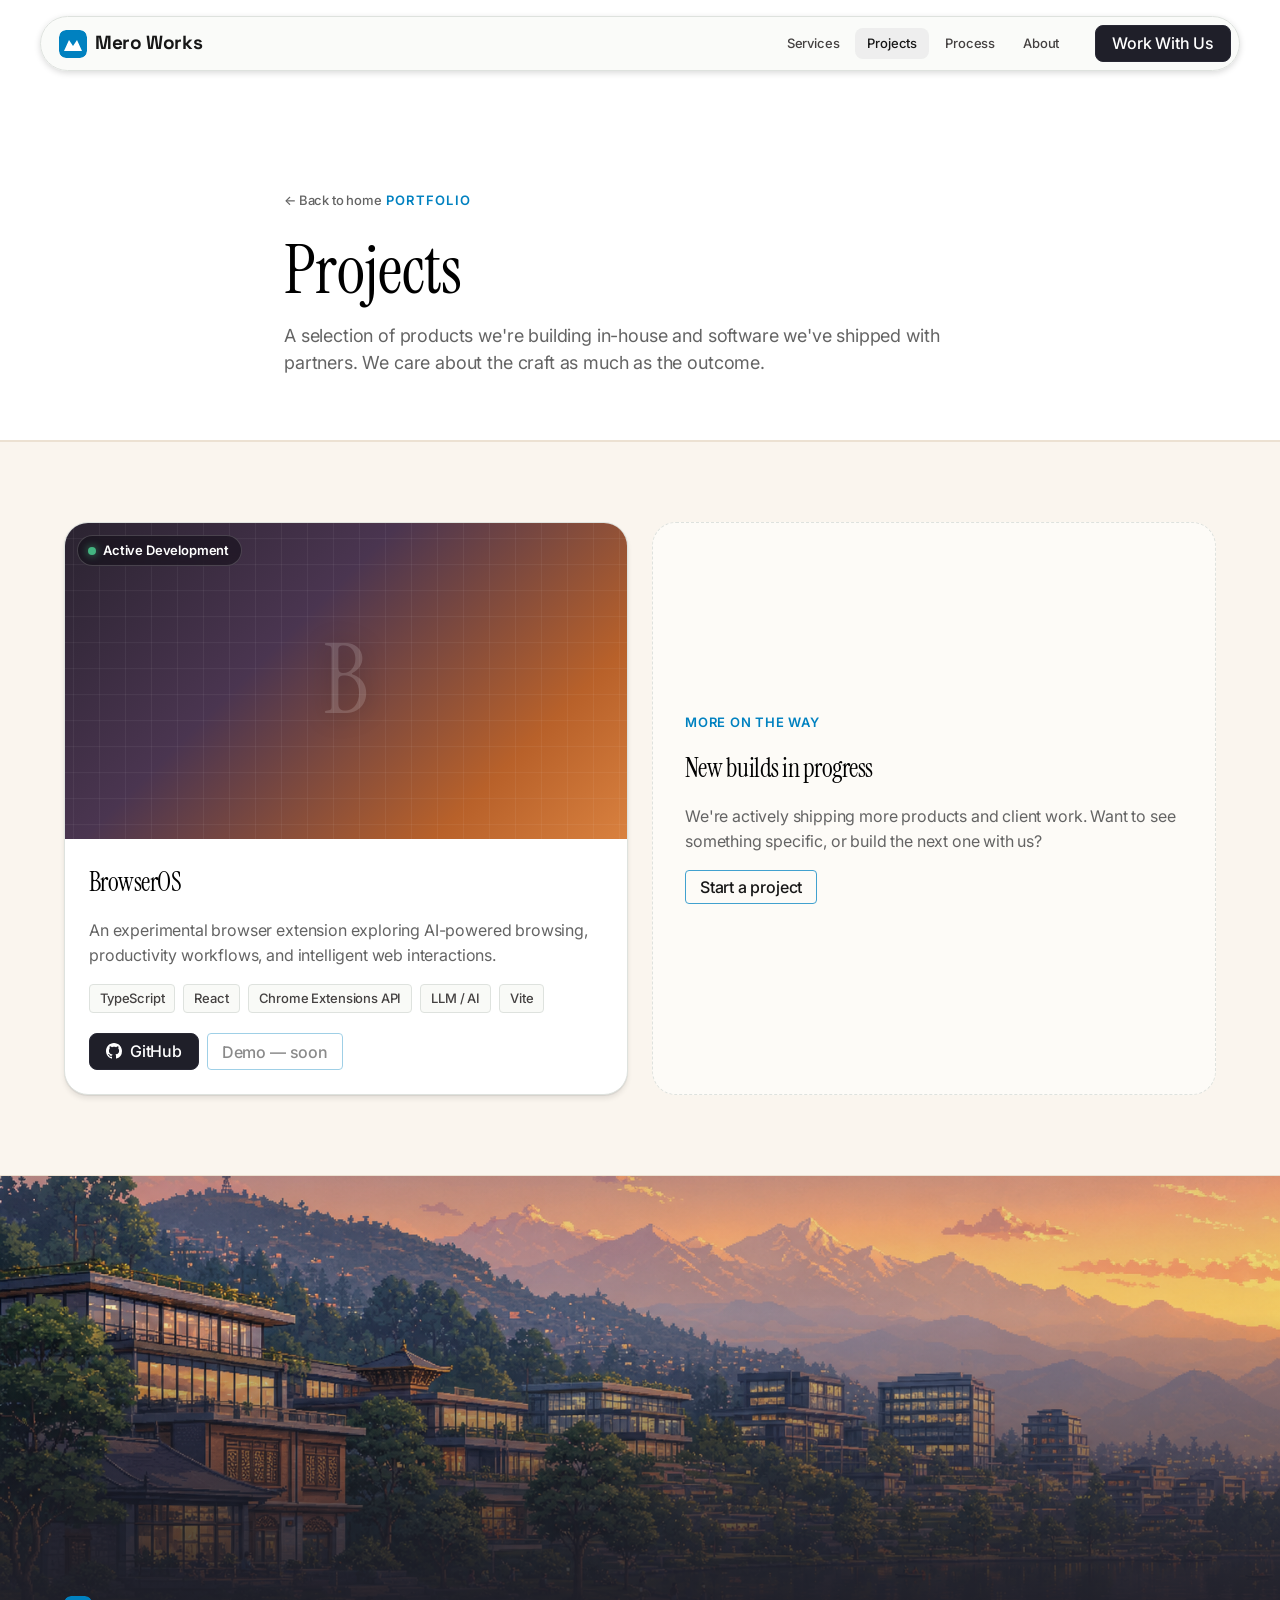
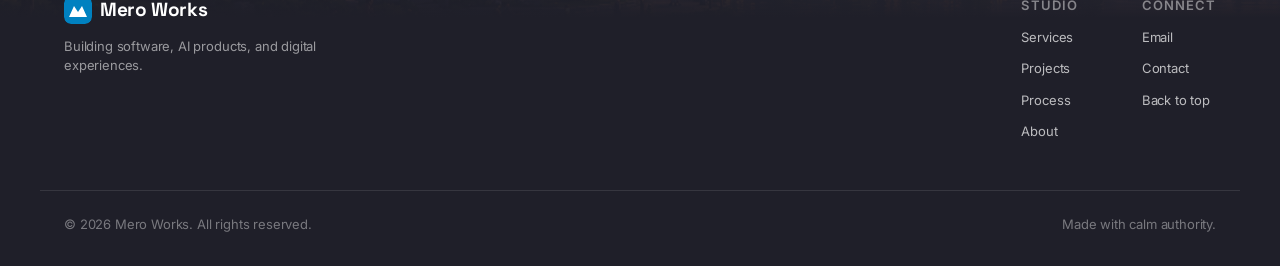
==== projects/index.html @ 2e41e26e "Initial Mero Works website" ====
<!DOCTYPE html>
<html lang="en">
<head>
  <meta charset="UTF-8" />
  <meta name="viewport" content="width=device-width, initial-scale=1.0" />
  <title>Projects — Mero Works</title>
  <meta name="description" content="Selected work from Mero Works — products and client builds, from AI experiments to production software." />
  <link rel="icon" type="image/svg+xml" href="../assets/favicon.svg" />

  <link rel="preconnect" href="https://fonts.googleapis.com" />
  <link rel="preconnect" href="https://fonts.gstatic.com" crossorigin />
  <link href="https://fonts.googleapis.com/css2?family=Inter:wght@400;500;600;700&family=Instrument+Serif:ital@0;1&family=Space+Grotesk:wght@400;500;600;700&display=swap" rel="stylesheet" />

  <link rel="stylesheet" href="../styles.css" />
</head>
<body>
  <!-- ============ NAV ============ -->
  <header class="nav-wrap" id="top">
    <nav class="nav" aria-label="Primary">
      <a href="../index.html" class="nav__brand" aria-label="Mero Works home">
        <svg class="logo-mark" viewBox="0 0 28 28" fill="none" aria-hidden="true">
          <rect width="28" height="28" rx="7" fill="#0081c0"/>
          <path d="M5 21 L10 10 L14 16 L18 10 L23 21 Z" fill="#fff"/>
        </svg>
        <span class="nav__brand-name">Mero Works</span>
      </a>

      <ul class="nav__links">
        <li><a href="../index.html#services" class="nav__link">Services</a></li>
        <li><a href="index.html" class="nav__link nav__link--active" aria-current="page">Projects</a></li>
        <li><a href="../index.html#process" class="nav__link">Process</a></li>
        <li><a href="../index.html#about" class="nav__link">About</a></li>
      </ul>

      <div class="nav__actions">
        <a href="../index.html#contact" class="btn btn--dark">Work With Us</a>
      </div>

      <button class="nav__toggle" id="navToggle" aria-label="Toggle menu" aria-expanded="false">
        <span></span><span></span>
      </button>
    </nav>

    <div class="nav__mobile" id="navMobile" hidden>
      <a href="../index.html#services" class="nav__mobile-link">Services</a>
      <a href="index.html" class="nav__mobile-link">Projects</a>
      <a href="../index.html#process" class="nav__mobile-link">Process</a>
      <a href="../index.html#about" class="nav__mobile-link">About</a>
      <a href="../index.html#contact" class="btn btn--dark nav__mobile-cta">Work With Us</a>
    </div>
  </header>

  <main>
    <!-- ============ PAGE HEADER ============ -->
    <section class="page-header">
      <div class="container page-header__inner">
        <a href="../index.html" class="page-header__back">&larr; Back to home</a>
        <span class="eyebrow">Portfolio</span>
        <h1 class="page-header__title">Projects</h1>
        <p class="page-header__lead">A selection of products we're building in-house and software we've shipped with partners. We care about the craft as much as the outcome.</p>
      </div>
    </section>

    <!-- ============ PROJECTS GRID ============ -->
    <section class="section section--alt">
      <div class="container">
        <!-- Cards are rendered from projects-data.js so counts stay in sync. -->
        <div class="projects-grid" id="projectsGrid" data-base="../"></div>
      </div>
    </section>
  </main>

  <!-- ============ FOOTER ============ -->
  <footer class="footer">
    <div class="footer__art" aria-hidden="true">
      <div class="footer__art-img"></div>
      <div class="footer__art-fade"></div>
    </div>
    <div class="container footer__inner">
      <div class="footer__brand">
        <span class="footer__brand-row">
          <svg class="logo-mark" viewBox="0 0 28 28" fill="none" aria-hidden="true">
            <rect width="28" height="28" rx="7" fill="#0081c0"/>
            <path d="M5 21 L10 10 L14 16 L18 10 L23 21 Z" fill="#fff"/>
          </svg>
          <span class="footer__name">Mero Works</span>
        </span>
        <p class="footer__tag">Building software, AI products, and digital experiences.</p>
      </div>
      <nav class="footer__cols" aria-label="Footer">
        <div class="footer__col">
          <span class="footer__heading">Studio</span>
          <a href="../index.html#services">Services</a>
          <a href="index.html">Projects</a>
          <a href="../index.html#process">Process</a>
          <a href="../index.html#about">About</a>
        </div>
        <div class="footer__col">
          <span class="footer__heading">Connect</span>
          <a href="mailto:merowworks@gmail.com">Email</a>
          <a href="../index.html#contact">Contact</a>
          <a href="#top">Back to top</a>
        </div>
      </nav>
    </div>
    <div class="container footer__bottom">
      <span>&copy; <span id="year"></span> Mero Works. All rights reserved.</span>
      <span>Made with calm authority.</span>
    </div>
  </footer>

  <script src="../projects-data.js"></script>
  <script src="../script.js"></script>
</body>
</html>
---- styles.css ----
/* =========================================================
   Mero Works — Architectural Night Sky
   Tokens taken directly from the provided design system.
   Display headings use an elegant editorial serif (Instrument
   Serif); the wordmark uses bold Space Grotesk; body is Inter.
   ========================================================= */

:root {
  /* Colors */
  --color-night-sky: #1f1f29;
  --color-cofounder-blue: #0081c0;
  --color-action-azure: #41a1cf;
  --color-pitch-black: #000000;
  --color-canvas-white: #ffffff;
  --color-off-white: #fefffc;
  --color-ash-gray: #f9faf7;
  --color-cool-gray: #eef1ed;
  --color-steel-gray: #dee2de;
  --color-dark-charcoal: #171717;
  --color-charcoal: #2c2c2c;
  --color-rich-black: #282834;
  --color-slate-gray: #444141;
  --color-medium-gray: #646464;
  --color-light-gray: #b4b8b4;

  /* Typography — Font Families
     Display now uses Space Grotesk — a contemporary display face with a
     subtle retro/technical character (Linear / Vercel / GIC territory),
     replacing the heavily pixelated font. */
  /* Display — an elegant editorial serif (GIC / Anthropic territory). */
  --font-ppmondwest: 'Instrument Serif', ui-serif, Georgia, 'Times New Roman', serif;
  --font-af: 'Inter', ui-sans-serif, system-ui, -apple-system, BlinkMacSystemFont, "Segoe UI", Roboto, sans-serif;
  /* Bold grotesque used for the wordmark / logo lockup. */
  --font-grotesk: 'Space Grotesk', ui-sans-serif, system-ui, -apple-system, BlinkMacSystemFont, "Segoe UI", Roboto, sans-serif;

  /* Typography — Scale */
  --text-caption: 13px;
  --leading-caption: 1.5;
  --tracking-caption: -0.13px;
  --text-button-label: 16px;
  --leading-button-label: 1;
  --tracking-button-label: -0.19px;
  --text-subheading: 18px;
  --leading-subheading: 1.2;
  --tracking-subheading: -0.18px;
  --text-heading: 40px;
  --leading-heading: 1.1;
  --tracking-heading: -0.8px;
  --text-heading-lg: 48px;
  --leading-heading-lg: 1.1;
  --tracking-heading-lg: -0.96px;
  --text-display: 54px;
  --leading-display: 1.1;
  --tracking-display: -1.08px;

  /* Typography — Weights */
  --font-weight-regular: 400;
  --font-weight-medium: 500;
  --font-weight-semibold: 600;
  --font-weight-bold: 700;

  /* Spacing */
  --spacing-unit: 4px;
  --spacing-4: 4px;
  --spacing-8: 8px;
  --spacing-12: 12px;
  --spacing-16: 16px;
  --spacing-20: 20px;
  --spacing-24: 24px;
  --spacing-32: 32px;
  --spacing-40: 40px;
  --spacing-48: 48px;
  --spacing-64: 64px;
  --spacing-80: 80px;

  /* Layout */
  --section-gap: 32px;
  --card-padding: 16px;
  --element-gap: 8px;
  --container-max: 1200px;

  /* Border Radius */
  --radius-md: 4px;
  --radius-lg: 8px;
  --radius-xl: 12px;
  --radius-2xl: 16px;
  --radius-3xl: 24px;
  --radius-full: 50.496px;

  /* Shadows */
  --shadow-sm: rgba(0, 0, 0, 0.15) 0px 2px 6px 0px;
  --shadow-subtle: rgb(222, 226, 222) 0px 0px 0px 1px;
  --shadow-subtle-2: rgba(0, 0, 0, 0.08) 0px 1px 1px 0px, rgba(0, 0, 0, 0.08) 0px 4px 5px 0px;
  --shadow-subtle-3: rgba(0, 0, 0, 0.06) 0px 2px 2px 0px, rgba(0, 0, 0, 0) 0px 6px 6px 0px, rgba(0, 0, 0, 0.04) 0px 0px 0px 5px;
  --shadow-sm-2: rgba(0, 0, 0, 0.05) 0px 1px 8px 0px;

  /* Supplementary — warm cohesion with the sunset artwork.
     (Additive only; original tokens above are untouched.) */
  --color-sunset: #d9813f;
  --color-sunset-deep: #b8612a;
  --bg-warm: #faf5ee;
  --bg-warm-soft: #fdfbf7;
  --border-warm: #ece1d2;
}

/* ----------------------------- Reset ----------------------------- */
*, *::before, *::after { box-sizing: border-box; }
html { scroll-behavior: smooth; -webkit-text-size-adjust: 100%; }
body {
  margin: 0;
  font-family: var(--font-af);
  font-size: var(--text-button-label);
  line-height: var(--leading-caption);
  letter-spacing: -0.01em;
  color: var(--color-dark-charcoal);
  background: var(--color-canvas-white);
  -webkit-font-smoothing: antialiased;
  text-rendering: optimizeLegibility;
}
h1, h2, h3, p, ul, ol, figure, figcaption { margin: 0; }
ul, ol { padding: 0; list-style: none; }
a { color: inherit; text-decoration: none; }
img, svg { display: block; max-width: 100%; }
button { font-family: inherit; cursor: pointer; }
em { font-style: italic; color: var(--color-sunset-deep); }

.container {
  width: 100%;
  max-width: var(--container-max);
  margin: 0 auto;
  padding-inline: var(--spacing-24);
}

/* Headline helper */
.font-display {
  font-family: var(--font-ppmondwest);
  letter-spacing: -0.02em;
}

/* ----------------------------- Buttons ----------------------------- */
.btn {
  display: inline-flex;
  align-items: center;
  justify-content: center;
  gap: var(--spacing-8);
  font-size: var(--text-button-label);
  font-weight: var(--font-weight-medium);
  letter-spacing: var(--tracking-button-label);
  line-height: 1;
  border: 1px solid transparent;
  border-radius: var(--radius-md);
  transition: background-color .2s ease, border-color .2s ease, box-shadow .2s ease, color .2s ease;
  white-space: nowrap;
}

.btn--dark {
  background: var(--color-night-sky);
  color: var(--color-canvas-white);
  border-color: var(--color-rich-black);
  border-radius: var(--radius-lg);
  padding: 9px 16px 10px;
}
.btn--dark:hover { background: var(--color-rich-black); box-shadow: var(--shadow-sm); }

.btn--outline {
  background: transparent;
  color: var(--color-dark-charcoal);
  border-color: var(--color-action-azure);
  border-radius: var(--radius-md);
  padding: 8px 14px;
}
.btn--outline:hover { background: rgba(65,161,207,0.08); border-color: var(--color-cofounder-blue); }

.btn--light {
  background: var(--color-canvas-white);
  color: var(--color-night-sky);
  border-radius: var(--radius-lg);
  padding: 11px 18px;
  font-weight: var(--font-weight-semibold);
}
.btn--light:hover { background: var(--color-off-white); box-shadow: var(--shadow-sm); }

.btn--ghost-light {
  background: rgba(255,255,255,0.06);
  color: var(--color-canvas-white);
  border-color: rgba(255,255,255,0.25);
  border-radius: var(--radius-lg);
  padding: 11px 18px;
  backdrop-filter: blur(6px);
}
.btn--ghost-light:hover { border-color: var(--color-action-azure); background: rgba(255,255,255,0.12); }

.btn--lg { padding-block: 13px; }
.btn--block { width: 100%; }

/* ----------------------------- Eyebrow / labels ----------------------------- */
.eyebrow {
  display: inline-block;
  font-size: var(--text-caption);
  font-weight: var(--font-weight-semibold);
  letter-spacing: 0.1em;
  text-transform: uppercase;
  color: var(--color-cofounder-blue);
  margin-bottom: var(--spacing-16);
}
.eyebrow--light { color: rgba(255,255,255,0.9); }

.link-underline {
  font-size: var(--text-button-label);
  font-weight: var(--font-weight-medium);
  color: var(--color-cofounder-blue);
  border-bottom: 1px solid currentColor;
  padding-bottom: 2px;
  transition: opacity .2s ease;
}
.link-underline:hover { opacity: .7; }

/* ----------------------------- Nav ----------------------------- */
.nav-wrap { position: sticky; top: var(--spacing-16); z-index: 50; padding-inline: var(--spacing-16); }
.nav {
  max-width: var(--container-max);
  margin: 0 auto;
  display: flex;
  align-items: center;
  gap: var(--spacing-24);
  padding: 8px 8px 8px 18px;
  background: rgba(249,250,247,0.72);
  border: 1px solid var(--color-steel-gray);
  border-radius: var(--radius-full);
  box-shadow: var(--shadow-sm);
  backdrop-filter: blur(9px);
  -webkit-backdrop-filter: blur(9px);
}
.nav__brand { display: inline-flex; align-items: center; gap: var(--spacing-8); }
.logo-mark { width: 28px; height: 28px; display: block; flex: none; border-radius: 7px; }
.nav__brand-name { font-family: var(--font-grotesk); font-weight: var(--font-weight-bold); font-size: 19px; letter-spacing: -0.02em; color: var(--color-dark-charcoal); }
.nav__links { display: flex; align-items: center; gap: var(--spacing-4); margin-left: auto; }
.nav__link {
  display: inline-block;
  padding: 6px 12px;
  font-size: var(--text-caption);
  font-weight: var(--font-weight-medium);
  color: var(--color-slate-gray);
  border-radius: var(--radius-lg);
  transition: background-color .2s ease, color .2s ease;
}
.nav__link:hover { background: rgba(40,40,52,0.06); color: var(--color-dark-charcoal); }
.nav__actions { display: flex; align-items: center; }
.nav__toggle { display: none; flex-direction: column; gap: 4px; background: transparent; border: 0; padding: 8px; }
.nav__toggle span { width: 20px; height: 2px; background: var(--color-dark-charcoal); border-radius: 2px; }
.nav__mobile {
  display: none; flex-direction: column; gap: var(--spacing-4);
  max-width: var(--container-max); margin: var(--spacing-8) auto 0;
  padding: var(--spacing-12);
  background: rgba(249,250,247,0.95);
  border: 1px solid var(--color-steel-gray);
  border-radius: var(--radius-2xl);
  box-shadow: var(--shadow-sm);
  backdrop-filter: blur(9px);
}
.nav__mobile-link { padding: 10px 12px; border-radius: var(--radius-lg); color: var(--color-slate-gray); font-weight: 500; }
.nav__mobile-link:hover { background: rgba(40,40,52,0.06); color: var(--color-dark-charcoal); }
.nav__mobile-cta { margin-top: var(--spacing-4); }
.nav__mobile.is-open { display: flex; }

/* ----------------------------- Hero ----------------------------- */
.hero {
  position: relative;
  margin-top: calc(-1 * (var(--spacing-16) + 58px));
  min-height: 100vh;
  display: flex;
  flex-direction: column;
  justify-content: center;
  padding: 180px var(--spacing-24) 220px;
  background: var(--color-night-sky);
  overflow: hidden;
  isolation: isolate;
}
.hero__sky { position: absolute; inset: 0; z-index: -1; overflow: hidden; }
.hero__art {
  position: absolute; inset: 0;
  background-image: url("assets/hero.png");
  background-size: cover;
  background-position: center 30%;
  image-rendering: auto;
  transform: scale(1.04);
}
/* Readability overlay — keeps the artwork visible while ensuring the
   white headline stays sharp and high-contrast. */
.hero__overlay {
  position: absolute; inset: 0;
  background:
    radial-gradient(120% 90% at 50% 42%, rgba(15,12,20,0.18), rgba(15,12,20,0.55) 80%),
    linear-gradient(180deg, rgba(15,12,20,0.45) 0%, rgba(15,12,20,0.20) 38%, rgba(20,16,25,0.78) 100%);
}

.hero__inner { position: relative; max-width: 880px; margin: 0 auto; text-align: center; }
.hero__eyebrow {
  display: inline-block;
  font-size: var(--text-caption);
  font-weight: var(--font-weight-medium);
  letter-spacing: 0.16em;
  text-transform: uppercase;
  color: var(--color-action-azure);
  padding: 6px 14px;
  border: 1px solid rgba(65,161,207,0.35);
  border-radius: var(--radius-full);
  background: rgba(255,255,255,0.04);
  margin-bottom: var(--spacing-24);
}
.hero__title {
  font-family: var(--font-ppmondwest);
  font-weight: var(--font-weight-regular);
  font-size: clamp(44px, 7vw, 78px);
  line-height: 1.06;
  letter-spacing: -0.01em;
  color: var(--color-canvas-white);
  margin-bottom: var(--spacing-24);
  text-shadow: 0 2px 24px rgba(0,0,0,0.55);
}
.hero__sub {
  font-size: var(--text-subheading);
  font-weight: var(--font-weight-regular);
  line-height: 1.5;
  color: rgba(255,255,255,0.72);
  max-width: 560px;
  margin: 0 auto var(--spacing-32);
}
.hero__cta { display: flex; flex-wrap: wrap; gap: var(--spacing-12); justify-content: center; margin-bottom: var(--spacing-64); }
.hero__cards { display: grid; grid-template-columns: repeat(3, 1fr); gap: var(--spacing-12); max-width: 620px; margin: 0 auto; }
.hero-card {
  display: flex; flex-direction: column; gap: var(--spacing-4);
  padding: var(--card-padding);
  background: rgba(222,226,222,0.16);
  border: 1px solid rgba(255,255,255,0.08);
  border-radius: var(--radius-3xl);
  text-align: left;
  backdrop-filter: blur(4px);
}
.hero-card__num { font-family: var(--font-ppmondwest); font-weight: var(--font-weight-regular); font-size: 38px; line-height: 1; letter-spacing: -0.01em; color: var(--color-canvas-white); }
.hero-card__label { font-size: var(--text-caption); color: rgba(255,255,255,0.6); }

.hero__scroll {
  position: absolute; bottom: 40px; left: 50%; transform: translateX(-50%);
  display: flex; flex-direction: column; align-items: center; gap: 8px;
  font-size: 11px; letter-spacing: 0.2em; text-transform: uppercase; color: rgba(255,255,255,0.4);
}
.hero__scroll-line { width: 1px; height: 40px; background: linear-gradient(rgba(255,255,255,0.5), transparent); }

/* ----------------------------- Vision (editorial) ----------------------------- */
.vision {
  padding-block: var(--spacing-80);
  background: radial-gradient(85% 70% at 50% -10%, rgba(217,129,63,0.07), transparent 60%), var(--color-canvas-white);
  text-align: center;
}
.vision .container { max-width: 920px; }
.vision__lead {
  font-family: var(--font-af);
  font-size: clamp(24px, 3.2vw, 34px);
  font-weight: var(--font-weight-medium);
  line-height: 1.4;
  letter-spacing: -0.02em;
  color: var(--color-dark-charcoal);
  margin-bottom: var(--spacing-32);
}

/* ----------------------------- Sections ----------------------------- */
.section { padding-block: var(--spacing-80); background: var(--color-canvas-white); }
.section--alt { background: var(--bg-warm); border-block: 1px solid var(--border-warm); }
.section__head { max-width: 720px; margin: 0 auto var(--spacing-48); text-align: center; }
.section__head--left { margin-inline: 0; text-align: left; }
.section__title {
  font-family: var(--font-ppmondwest);
  font-weight: var(--font-weight-medium);
  font-size: clamp(30px, 4.5vw, var(--text-heading));
  line-height: var(--leading-heading);
  letter-spacing: var(--tracking-heading);
  color: var(--color-pitch-black);
}
.section__lead { margin-top: var(--spacing-16); font-size: var(--text-subheading); line-height: 1.5; color: var(--color-medium-gray); }

/* ----------------------------- Services (editorial list) ----------------------------- */
.services {
  display: grid;
  grid-template-columns: repeat(2, 1fr);
  gap: 0;
  border-top: 1px solid var(--color-steel-gray);
}
.service {
  display: flex;
  gap: var(--spacing-20);
  padding: var(--spacing-32) var(--spacing-24);
  border-bottom: 1px solid var(--color-steel-gray);
  transition: background-color .2s ease;
}
.service:nth-child(odd) { border-right: 1px solid var(--color-steel-gray); }
.service:hover { background: rgba(217,129,63,0.06); }
.service__index {
  font-family: var(--font-ppmondwest);
  font-size: 20px;
  color: var(--color-action-azure);
  line-height: 1.3;
  min-width: 28px;
}
.service__title { font-size: var(--text-subheading); font-weight: var(--font-weight-semibold); letter-spacing: var(--tracking-subheading); color: var(--color-charcoal); margin-bottom: var(--spacing-8); }
.service__body { font-size: var(--text-button-label); line-height: 1.5; color: var(--color-medium-gray); }
.service--note { background: var(--color-ash-gray); }
.service--note .service__text { display: flex; flex-direction: column; gap: var(--spacing-16); align-items: flex-start; }
.service__note { font-size: var(--text-subheading); color: var(--color-slate-gray); line-height: 1.4; }

/* ----------------------------- Figure (projects) ----------------------------- */
.figure { max-width: 760px; margin: 0 auto; }
.figure__frame {
  padding: var(--spacing-12);
  background: var(--color-off-white);
  border: 1px solid var(--color-steel-gray);
  border-radius: var(--radius-3xl);
  box-shadow: var(--shadow-subtle-2);
}
.figure__cap { margin-top: var(--spacing-16); text-align: center; font-size: var(--text-caption); color: var(--color-medium-gray); font-style: italic; }
.empty-state {
  text-align: center;
  padding: var(--spacing-64) var(--spacing-32);
  background: var(--color-canvas-white);
  border: 1px dashed var(--color-steel-gray);
  border-radius: var(--radius-2xl);
}
.empty-state__badge {
  display: inline-block;
  font-size: var(--text-caption);
  font-weight: var(--font-weight-semibold);
  letter-spacing: 0.08em;
  text-transform: uppercase;
  color: var(--color-cofounder-blue);
  background: rgba(0,129,192,0.08);
  border: 1px solid rgba(0,129,192,0.2);
  border-radius: var(--radius-full);
  padding: 6px 14px;
  margin-bottom: var(--spacing-20);
}
.empty-state__title { font-family: var(--font-ppmondwest); font-weight: var(--font-weight-medium); font-size: 30px; letter-spacing: -0.02em; color: var(--color-pitch-black); margin-bottom: var(--spacing-12); }
.empty-state__body { color: var(--color-medium-gray); line-height: 1.5; margin-bottom: var(--spacing-24); max-width: 460px; margin-inline: auto; }

/* ----------------------------- Process ----------------------------- */
.process { display: grid; grid-template-columns: repeat(5, 1fr); gap: var(--spacing-16); }
.process__step {
  position: relative;
  padding: var(--spacing-24);
  background: var(--color-off-white);
  border: 1px solid var(--color-cool-gray);
  border-radius: var(--radius-xl);
  box-shadow: var(--shadow-subtle-2);
}
.process__num { font-family: var(--font-ppmondwest); font-weight: var(--font-weight-regular); font-size: 30px; color: var(--color-action-azure); letter-spacing: -0.01em; }
.process__title { margin-top: var(--spacing-12); font-size: var(--text-subheading); font-weight: var(--font-weight-semibold); color: var(--color-charcoal); }
.process__body { margin-top: var(--spacing-8); font-size: var(--text-caption); line-height: 1.5; color: var(--color-medium-gray); }

/* ----------------------------- About ----------------------------- */
.about { display: grid; grid-template-columns: 1.1fr 0.9fr; gap: var(--spacing-48); align-items: center; }
.about__body { font-size: var(--text-subheading); line-height: 1.6; color: var(--color-dark-charcoal); margin-top: var(--spacing-16); }
.about__body--muted { color: var(--color-medium-gray); font-size: var(--text-button-label); }
.about__chips { display: flex; flex-wrap: wrap; gap: var(--spacing-8); margin-top: var(--spacing-24); }
.chip { font-size: var(--text-caption); font-weight: var(--font-weight-medium); color: var(--color-slate-gray); background: var(--color-ash-gray); border: 1px solid var(--color-steel-gray); border-radius: var(--radius-full); padding: 6px 14px; }
.about__panel {
  position: relative;
  border-radius: var(--radius-3xl);
  background: var(--color-night-sky);
  box-shadow: var(--shadow-subtle-3);
  overflow: hidden;
  border: 1px solid var(--color-steel-gray);
}
.about__panel-img {
  aspect-ratio: 4 / 3;
  background-image: url("assets/about.png");
  background-size: cover;
  background-position: center;
}
.about__panel-cap {
  position: absolute; left: 0; right: 0; bottom: 0;
  padding: var(--spacing-24) var(--spacing-16) var(--spacing-12);
  font-size: var(--text-caption);
  font-weight: var(--font-weight-medium);
  color: rgba(255,255,255,0.9);
  background: linear-gradient(180deg, rgba(20,16,25,0) 0%, rgba(20,16,25,0.6) 100%);
}

/* ----------------------------- Contact / Featured card ----------------------------- */
.feature-card {
  position: relative;
  display: grid;
  grid-template-columns: 1fr 1fr;
  gap: var(--spacing-64);
  align-items: center;
  background: var(--color-cofounder-blue);
  border-radius: var(--radius-3xl);
  box-shadow: var(--shadow-subtle-3);
  padding: var(--spacing-64) var(--spacing-48);
  color: var(--color-canvas-white);
  overflow: hidden;
}
.feature-card__grid {
  position: absolute; inset: 0; pointer-events: none; opacity: 0.5;
  background-image: linear-gradient(rgba(255,255,255,0.08) 1px, transparent 1px), linear-gradient(90deg, rgba(255,255,255,0.08) 1px, transparent 1px);
  background-size: 32px 32px;
  mask-image: radial-gradient(120% 100% at 0% 0%, #000, transparent 70%);
  -webkit-mask-image: radial-gradient(120% 100% at 0% 0%, #000, transparent 70%);
}
.feature-card__intro, .contact-form { position: relative; }
.feature-card__title {
  font-family: var(--font-ppmondwest);
  font-weight: var(--font-weight-medium);
  font-size: clamp(30px, 4vw, var(--text-heading-lg));
  line-height: 1.05;
  letter-spacing: var(--tracking-heading-lg);
  margin-bottom: var(--spacing-16);
}
.feature-card__sub { font-size: var(--text-subheading); line-height: 1.5; color: rgba(255,255,255,0.85); margin-bottom: var(--spacing-20); }
.feature-card__email { display: inline-block; font-weight: var(--font-weight-semibold); border-bottom: 1px solid rgba(255,255,255,0.5); padding-bottom: 2px; }
.feature-card__email:hover { border-color: var(--color-canvas-white); }

.mock-note {
  display: flex; gap: var(--spacing-12);
  margin-top: var(--spacing-32);
  padding: var(--spacing-12) var(--spacing-16);
  background: rgba(255,255,255,0.12);
  border: 1px solid rgba(255,255,255,0.2);
  border-radius: var(--radius-2xl);
  backdrop-filter: blur(6px);
  max-width: 340px;
}
.mock-note__icon {
  flex: none; width: 36px; height: 36px;
  display: grid; place-items: center;
  background: var(--color-canvas-white); color: var(--color-cofounder-blue);
  font-family: var(--font-grotesk); font-weight: var(--font-weight-bold); font-size: 17px;
  border-radius: var(--radius-lg);
}
.mock-note__body { display: grid; grid-template-columns: 1fr auto; gap: 2px 8px; }
.mock-note__title { font-size: var(--text-caption); font-weight: var(--font-weight-semibold); color: #fff; }
.mock-note__time { font-size: 11px; color: rgba(255,255,255,0.6); }
.mock-note__text { grid-column: 1 / -1; font-size: var(--text-caption); color: rgba(255,255,255,0.85); line-height: 1.4; }

.contact-form { display: flex; flex-direction: column; gap: var(--spacing-12); }
.field { display: flex; flex-direction: column; gap: var(--spacing-8); }
.field__label { font-size: var(--text-caption); font-weight: var(--font-weight-semibold); color: var(--color-canvas-white); }
.input {
  width: 100%;
  font-family: inherit;
  font-size: var(--text-button-label);
  color: var(--color-dark-charcoal);
  background: var(--color-canvas-white);
  border: 1px solid transparent;
  border-radius: var(--radius-lg);
  padding: 11px 14px;
  box-shadow: var(--shadow-sm-2);
  transition: outline-color .2s ease;
  outline: 2px solid transparent;
}
.input::placeholder { color: var(--color-light-gray); }
.input:focus { outline-color: var(--color-night-sky); }
.input--area { resize: vertical; min-height: 96px; line-height: 1.5; }
.contact-form .btn--dark { background: var(--color-night-sky); }
.contact-form__status { font-size: var(--text-caption); min-height: 18px; color: #fff; }

/* ----------------------------- Footer ----------------------------- */
.footer {
  position: relative;
  background: var(--color-night-sky);
  color: rgba(255,255,255,0.7);
  padding-block: 420px var(--spacing-32);
  overflow: hidden;
  isolation: isolate;
}
/* Panoramic Nepal artwork band behind the footer content */
.footer__art { position: absolute; inset: 0; bottom: auto; height: 460px; z-index: -1; }
.footer__art-img {
  position: absolute; inset: 0;
  background-image: url("assets/footer.png");
  background-size: cover;
  background-position: center 38%;
}
/* Fade the artwork down into the Night Sky footer background + darken
   the lower band so nav and copyright stay readable. */
.footer__art-fade {
  position: absolute; inset: 0;
  background: linear-gradient(
    180deg,
    rgba(31,31,41,0.10) 0%,
    rgba(31,31,41,0.05) 30%,
    rgba(31,31,41,0.55) 64%,
    var(--color-night-sky) 96%
  );
}
.footer__inner { position: relative; }
.footer__inner { display: flex; flex-wrap: wrap; gap: var(--spacing-48); justify-content: space-between; }
.footer__brand { max-width: 300px; display: flex; flex-direction: column; gap: var(--spacing-12); }
.footer__brand-row { display: inline-flex; align-items: center; gap: var(--spacing-8); }
.footer__name { font-family: var(--font-grotesk); font-weight: var(--font-weight-bold); font-size: 19px; color: var(--color-canvas-white); letter-spacing: -0.02em; }
.footer__tag { font-size: var(--text-caption); line-height: 1.5; color: rgba(255,255,255,0.55); }
.footer__cols { display: flex; gap: var(--spacing-64); }
.footer__col { display: flex; flex-direction: column; gap: var(--spacing-12); }
.footer__heading { font-size: var(--text-caption); font-weight: var(--font-weight-semibold); text-transform: uppercase; letter-spacing: 0.08em; color: rgba(255,255,255,0.45); }
.footer__col a { font-size: var(--text-caption); color: rgba(255,255,255,0.7); transition: color .2s ease; }
.footer__col a:hover { color: var(--color-action-azure); }
.footer__bottom {
  display: flex; flex-wrap: wrap; gap: var(--spacing-16); justify-content: space-between;
  margin-top: var(--spacing-48); padding-top: var(--spacing-24);
  border-top: 1px solid rgba(255,255,255,0.1);
  font-size: var(--text-caption); color: rgba(255,255,255,0.4);
}

/* ----------------------------- Section CTA + active nav ----------------------------- */
.section__cta { margin-top: var(--spacing-24); }
.nav__link--active { color: var(--color-dark-charcoal); background: rgba(40,40,52,0.06); }

/* ----------------------------- Projects page header ----------------------------- */
.page-header {
  background: var(--color-canvas-white);
  border-bottom: 1px solid var(--border-warm);
  padding: 132px var(--spacing-24) var(--spacing-64);
}
.page-header__inner { max-width: 760px; }
.page-header__back {
  display: inline-block;
  font-size: var(--text-caption);
  font-weight: var(--font-weight-medium);
  color: var(--color-medium-gray);
  margin-bottom: var(--spacing-24);
  transition: color .2s ease;
}
.page-header__back:hover { color: var(--color-cofounder-blue); }
.page-header__title {
  font-family: var(--font-ppmondwest);
  font-weight: var(--font-weight-regular);
  font-size: clamp(44px, 6vw, 68px);
  line-height: 1.05;
  letter-spacing: -0.01em;
  color: var(--color-pitch-black);
}
.page-header__lead { margin-top: var(--spacing-16); font-size: var(--text-subheading); line-height: 1.5; color: var(--color-medium-gray); }

/* ----------------------------- Projects grid + cards ----------------------------- */
.projects-grid { display: grid; grid-template-columns: repeat(2, 1fr); gap: var(--spacing-24); }

.project-card {
  display: flex;
  flex-direction: column;
  background: var(--color-canvas-white);
  border: 1px solid var(--color-steel-gray);
  border-radius: var(--radius-3xl);
  box-shadow: var(--shadow-subtle-2);
  overflow: hidden;
  transition: transform .2s ease, box-shadow .2s ease;
}
.project-card:hover { transform: translateY(-4px); box-shadow: var(--shadow-sm); }

.project-card__cover {
  position: relative;
  aspect-ratio: 16 / 9;
  background-image:
    linear-gradient(rgba(255,255,255,0.05) 1px, transparent 1px),
    linear-gradient(90deg, rgba(255,255,255,0.05) 1px, transparent 1px),
    linear-gradient(135deg, #2a2330 0%, #4a3550 38%, #b8612a 78%, #d9813f 100%);
  background-size: 26px 26px, 26px 26px, 100% 100%;
  background-position: center;
}
.project-card__cover::before {
  content: attr(data-monogram);
  position: absolute; inset: 0;
  display: grid; place-items: center;
  font-family: var(--font-ppmondwest);
  font-weight: var(--font-weight-regular);
  font-size: 96px;
  letter-spacing: 0;
  color: rgba(255,255,255,0.16);
  text-shadow: 0 2px 24px rgba(0,0,0,0.25);
}
.project-card__status {
  position: absolute; top: var(--spacing-12); left: var(--spacing-12);
  display: inline-flex; align-items: center; gap: 7px;
  font-size: var(--text-caption);
  font-weight: var(--font-weight-semibold);
  color: #fff;
  background: rgba(15,12,20,0.55);
  border: 1px solid rgba(255,255,255,0.18);
  border-radius: var(--radius-full);
  padding: 5px 12px 5px 10px;
  backdrop-filter: blur(6px);
}
.project-card__status .dot { width: 8px; height: 8px; border-radius: 50%; background: #43b581; box-shadow: 0 0 8px rgba(67,181,129,0.8); }
.project-card__status--active .dot { animation: pulse 2s infinite ease-in-out; }
@keyframes pulse { 0%, 100% { opacity: 1; } 50% { opacity: .4; } }

.project-card__cover--img { background-image: none; background-size: cover; background-position: center; }
.project-card__cover--img::before { display: none; }

.project-card__body { display: flex; flex-direction: column; gap: var(--spacing-16); padding: var(--spacing-24); }
.project-card__title {
  font-family: var(--font-ppmondwest);
  font-weight: var(--font-weight-medium);
  font-size: 26px;
  letter-spacing: -0.02em;
  color: var(--color-pitch-black);
}
.project-card__desc { font-size: var(--text-button-label); line-height: 1.55; color: var(--color-medium-gray); }
.project-card__stack { display: flex; flex-wrap: wrap; gap: var(--spacing-8); }
.tag {
  font-size: var(--text-caption);
  font-weight: var(--font-weight-medium);
  color: var(--color-slate-gray);
  background: var(--color-ash-gray);
  border: 1px solid var(--color-steel-gray);
  border-radius: var(--radius-md);
  padding: 4px 10px;
}
.project-card__actions { display: flex; flex-wrap: wrap; gap: var(--spacing-8); margin-top: var(--spacing-4); }
.btn--disabled { opacity: .5; cursor: not-allowed; pointer-events: none; }

.project-card--more { background: var(--bg-warm-soft); border-style: dashed; border-color: var(--color-steel-gray); box-shadow: none; }
.project-card--more:hover { transform: none; box-shadow: none; }
.project-card__more-inner { display: flex; flex-direction: column; align-items: flex-start; gap: var(--spacing-16); padding: var(--spacing-32); height: 100%; justify-content: center; }
.project-card__more-badge {
  font-size: var(--text-caption);
  font-weight: var(--font-weight-semibold);
  letter-spacing: 0.06em;
  text-transform: uppercase;
  color: var(--color-cofounder-blue);
}

/* ----------------------------- Reveal animation ----------------------------- */
.reveal { opacity: 0; transform: translateY(16px); transition: opacity .6s ease, transform .6s ease; }
.reveal.is-visible { opacity: 1; transform: none; }

/* ----------------------------- Responsive ----------------------------- */
@media (max-width: 960px) {
  .process { grid-template-columns: repeat(2, 1fr); }
  .about { grid-template-columns: 1fr; }
  .about__panel { max-width: 360px; }
  .feature-card { grid-template-columns: 1fr; gap: var(--spacing-32); padding: var(--spacing-48) var(--spacing-32); }
  .footer { padding-top: 340px; }
  .footer__art { height: 380px; }
  .projects-grid { grid-template-columns: 1fr; }
}

@media (max-width: 720px) {
  .nav__links, .nav__actions { display: none; }
  .nav__toggle { display: flex; margin-left: auto; }
  .services { grid-template-columns: 1fr; }
  .service:nth-child(odd) { border-right: 0; }
  .process { grid-template-columns: 1fr; }
  .hero { min-height: auto; padding: 150px var(--spacing-24) 160px; }
  .hero__cards { grid-template-columns: 1fr; max-width: 320px; }
  .hero__scroll { display: none; }
  .footer__cols { gap: var(--spacing-32); }
  .footer { padding-top: 250px; }
  .footer__art { height: 290px; }
  .footer__art-img { background-position: center 42%; }
  .section, .vision { padding-block: var(--spacing-64); }
}

@media (prefers-reduced-motion: reduce) {
  html { scroll-behavior: auto; }
  .reveal { opacity: 1; transform: none; transition: none; }
}
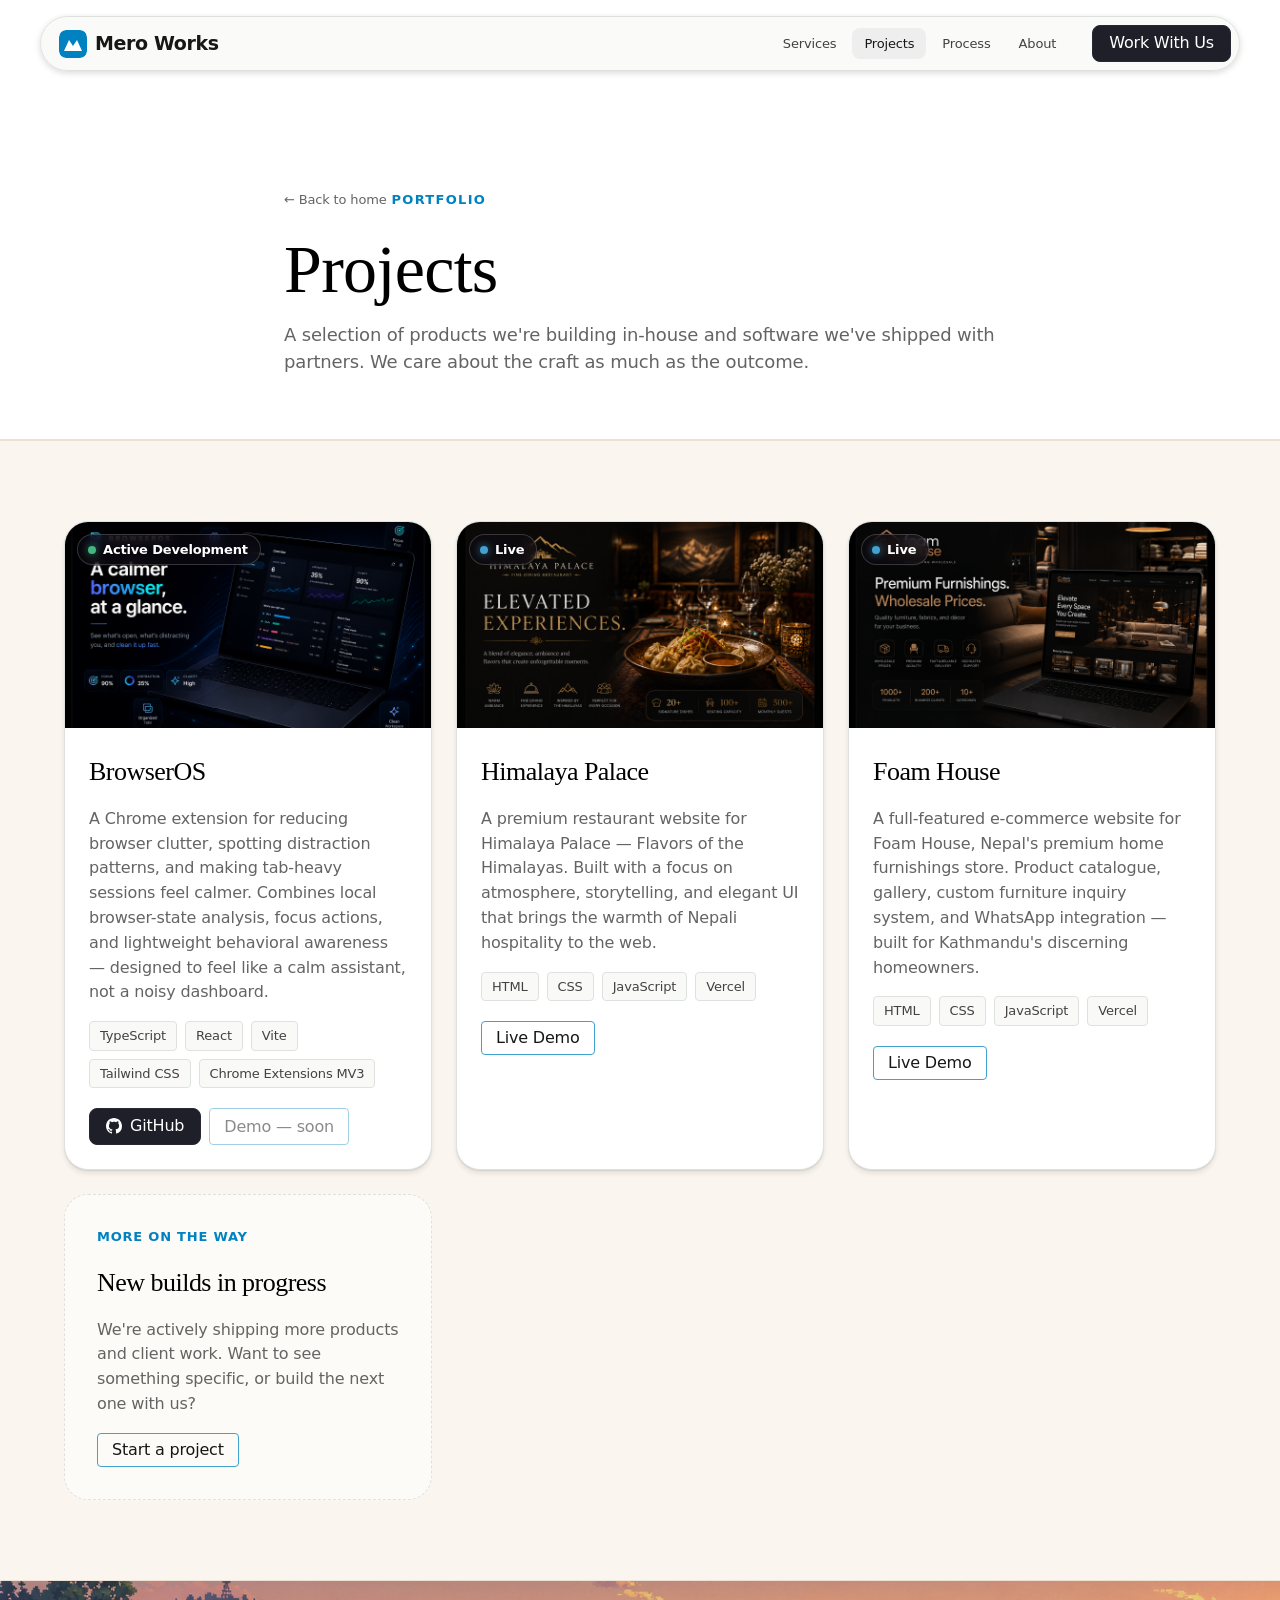
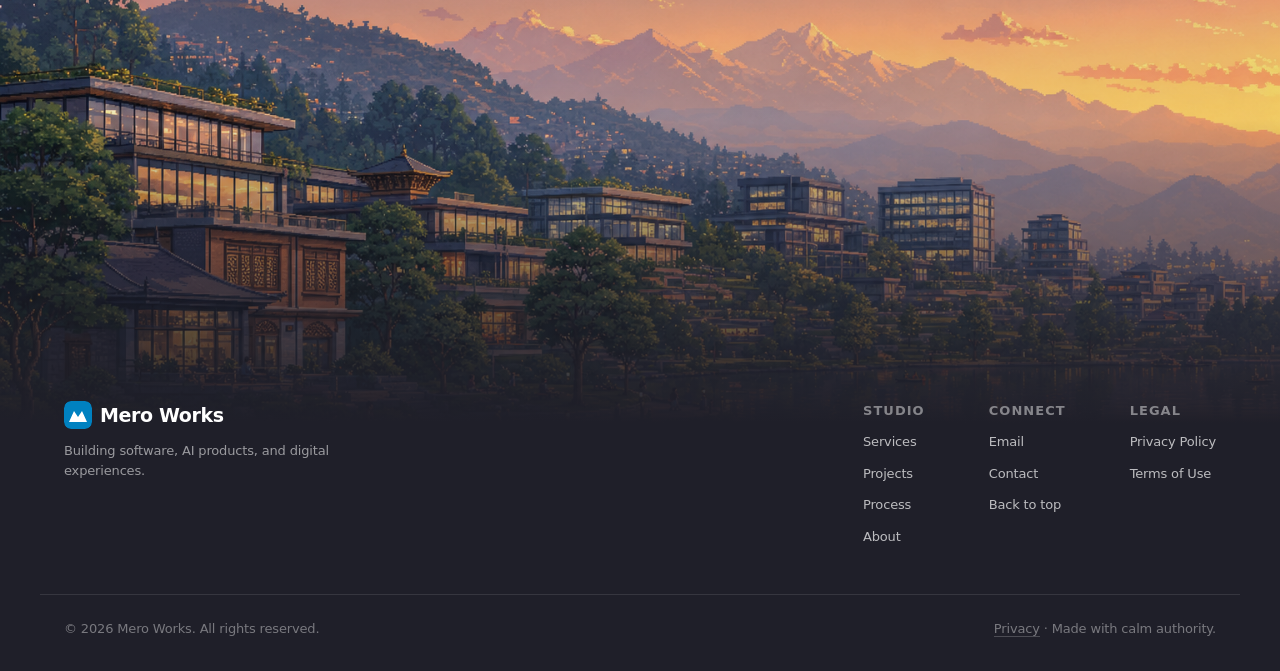
==== commit aefee1ca: "Updated website" ====
--- a/projects/index.html
+++ b/projects/index.html
@@ -3,9 +3,41 @@
 <head>
   <meta charset="UTF-8" />
   <meta name="viewport" content="width=device-width, initial-scale=1.0" />
+
+  <meta http-equiv="X-Content-Type-Options" content="nosniff" />
+  <meta http-equiv="X-Frame-Options" content="SAMEORIGIN" />
+  <meta http-equiv="Referrer-Policy" content="strict-origin-when-cross-origin" />
+  <meta http-equiv="Permissions-Policy" content="camera=(), microphone=(), geolocation=(), payment=()" />
+  <meta http-equiv="Content-Security-Policy" content="
+    default-src 'self';
+    script-src 'self' 'unsafe-inline';
+    style-src 'self' 'unsafe-inline' https://fonts.googleapis.com;
+    font-src 'self' https://fonts.gstatic.com;
+    img-src 'self' data:;
+    connect-src 'self';
+    frame-ancestors 'none';
+  " />
+
   <title>Projects — Mero Works</title>
   <meta name="description" content="Selected work from Mero Works — products and client builds, from AI experiments to production software." />
+  <link rel="canonical" href="https://meroworks.com/projects/" />
   <link rel="icon" type="image/svg+xml" href="../assets/favicon.svg" />
+
+  <meta property="og:type" content="website" />
+  <meta property="og:url" content="https://meroworks.com/projects/" />
+  <meta property="og:title" content="Projects — Mero Works" />
+  <meta property="og:description" content="A portfolio of products and client builds from Mero Works — from AI experiments to live production software." />
+  <meta property="og:image" content="https://meroworks.com/assets/hero.png" />
+  <meta property="og:site_name" content="Mero Works" />
+
+  <meta name="twitter:card" content="summary_large_image" />
+  <meta name="twitter:title" content="Projects — Mero Works" />
+  <meta name="twitter:description" content="A portfolio of products and client builds from Mero Works." />
+  <meta name="twitter:image" content="https://meroworks.com/assets/hero.png" />
+
+  <meta name="robots" content="index, follow" />
+  <meta name="author" content="Mero Works" />
+  <meta name="theme-color" content="#1f1f29" />
 
   <link rel="preconnect" href="https://fonts.googleapis.com" />
   <link rel="preconnect" href="https://fonts.gstatic.com" crossorigin />
@@ -14,6 +46,7 @@
   <link rel="stylesheet" href="../styles.css" />
 </head>
 <body>
+  <a class="skip-link" href="#main-content">Skip to content</a>
   <!-- ============ NAV ============ -->
   <header class="nav-wrap" id="top">
     <nav class="nav" aria-label="Primary">
@@ -50,7 +83,7 @@
     </div>
   </header>
 
-  <main>
+  <main id="main-content">
     <!-- ============ PAGE HEADER ============ -->
     <section class="page-header">
       <div class="container page-header__inner">
@@ -101,11 +134,16 @@
           <a href="../index.html#contact">Contact</a>
           <a href="#top">Back to top</a>
         </div>
+        <div class="footer__col">
+          <span class="footer__heading">Legal</span>
+          <a href="../privacy.html">Privacy Policy</a>
+          <a href="../privacy.html#terms">Terms of Use</a>
+        </div>
       </nav>
     </div>
     <div class="container footer__bottom">
       <span>&copy; <span id="year"></span> Mero Works. All rights reserved.</span>
-      <span>Made with calm authority.</span>
+      <span><a href="../privacy.html" style="color:inherit;border-bottom:1px solid rgba(255,255,255,0.2);">Privacy</a> · Made with calm authority.</span>
     </div>
   </footer>
 
--- a/styles.css
+++ b/styles.css
@@ -560,7 +560,16 @@
 .input:focus { outline-color: var(--color-night-sky); }
 .input--area { resize: vertical; min-height: 96px; line-height: 1.5; }
 .contact-form .btn--dark { background: var(--color-night-sky); }
-.contact-form__status { font-size: var(--text-caption); min-height: 18px; color: #fff; }
+.contact-form__status { font-size: var(--text-caption); min-height: 18px; color: rgba(255,255,255,0.9); line-height: 1.5; }
+.contact-form__status--success { color: #7ee8a2; }
+.contact-form__status--error { color: #ffb3b3; }
+
+/* Submit button loading state */
+.btn-spinner { display: none; width: 16px; height: 16px; border: 2px solid rgba(255,255,255,0.35); border-top-color: #fff; border-radius: 50%; animation: spin .7s linear infinite; }
+@keyframes spin { to { transform: rotate(360deg); } }
+#cfSubmit.is-loading .btn-label { display: none; }
+#cfSubmit.is-loading .btn-spinner { display: inline-block; }
+#cfSubmit:disabled { opacity: .7; cursor: not-allowed; }
 
 /* ----------------------------- Footer ----------------------------- */
 .footer {
@@ -640,7 +649,7 @@
 .page-header__lead { margin-top: var(--spacing-16); font-size: var(--text-subheading); line-height: 1.5; color: var(--color-medium-gray); }
 
 /* ----------------------------- Projects grid + cards ----------------------------- */
-.projects-grid { display: grid; grid-template-columns: repeat(2, 1fr); gap: var(--spacing-24); }
+.projects-grid { display: grid; grid-template-columns: repeat(3, 1fr); gap: var(--spacing-24); }
 
 .project-card {
   display: flex;
@@ -689,6 +698,7 @@
 }
 .project-card__status .dot { width: 8px; height: 8px; border-radius: 50%; background: #43b581; box-shadow: 0 0 8px rgba(67,181,129,0.8); }
 .project-card__status--active .dot { animation: pulse 2s infinite ease-in-out; }
+.project-card__status--live .dot { background: var(--color-action-azure); box-shadow: 0 0 8px rgba(65,161,207,0.8); }
 @keyframes pulse { 0%, 100% { opacity: 1; } 50% { opacity: .4; } }
 
 .project-card__cover--img { background-image: none; background-size: cover; background-position: center; }
@@ -727,6 +737,50 @@
   color: var(--color-cofounder-blue);
 }
 
+/* ----------------------------- Skip link (accessibility) ----------------------------- */
+.skip-link {
+  position: fixed; top: -100px; left: var(--spacing-16); z-index: 9999;
+  background: var(--color-cofounder-blue); color: #fff;
+  padding: var(--spacing-12) var(--spacing-20);
+  border-radius: var(--radius-lg); font-weight: var(--font-weight-semibold);
+  font-size: var(--text-button-label); text-decoration: none;
+  transition: top .2s ease;
+}
+.skip-link:focus { top: var(--spacing-16); }
+
+/* ----------------------------- Focus visible ─ keyboard-only ring ────────── */
+:focus-visible {
+  outline: 2px solid var(--color-action-azure);
+  outline-offset: 3px;
+  border-radius: 3px;
+}
+:focus:not(:focus-visible) { outline: none; }
+
+/* ----------------------------- Legal page ----------------------------------- */
+.legal { max-width: 760px; margin: 0 auto; }
+.legal__section { padding-block: var(--spacing-48); }
+.legal__heading {
+  font-family: var(--font-ppmondwest);
+  font-size: clamp(26px, 4vw, 36px);
+  letter-spacing: -0.01em;
+  color: var(--color-pitch-black);
+  margin-bottom: var(--spacing-24);
+}
+.legal__subheading {
+  font-family: var(--font-grotesk);
+  font-size: var(--text-subheading);
+  font-weight: var(--font-weight-semibold);
+  color: var(--color-charcoal);
+  margin-top: var(--spacing-32);
+  margin-bottom: var(--spacing-8);
+}
+.legal p { font-size: var(--text-button-label); line-height: 1.7; color: var(--color-dark-charcoal); margin-bottom: var(--spacing-16); }
+.legal a { color: var(--color-cofounder-blue); text-decoration: underline; text-underline-offset: 3px; }
+.legal a:hover { color: var(--color-cofounder-blue); opacity: .8; }
+.legal__list { padding-left: var(--spacing-24); list-style: disc; margin-bottom: var(--spacing-16); }
+.legal__list li { font-size: var(--text-button-label); line-height: 1.7; color: var(--color-dark-charcoal); margin-bottom: var(--spacing-8); }
+.legal__divider { height: 1px; background: var(--color-cool-gray); margin: var(--spacing-16) 0; }
+
 /* ----------------------------- Reveal animation ----------------------------- */
 .reveal { opacity: 0; transform: translateY(16px); transition: opacity .6s ease, transform .6s ease; }
 .reveal.is-visible { opacity: 1; transform: none; }
@@ -740,6 +794,10 @@
   .footer { padding-top: 340px; }
   .footer__art { height: 380px; }
   .projects-grid { grid-template-columns: 1fr; }
+}
+
+@media (max-width: 1080px) and (min-width: 721px) {
+  .projects-grid { grid-template-columns: repeat(2, 1fr); }
 }
 
 @media (max-width: 720px) {
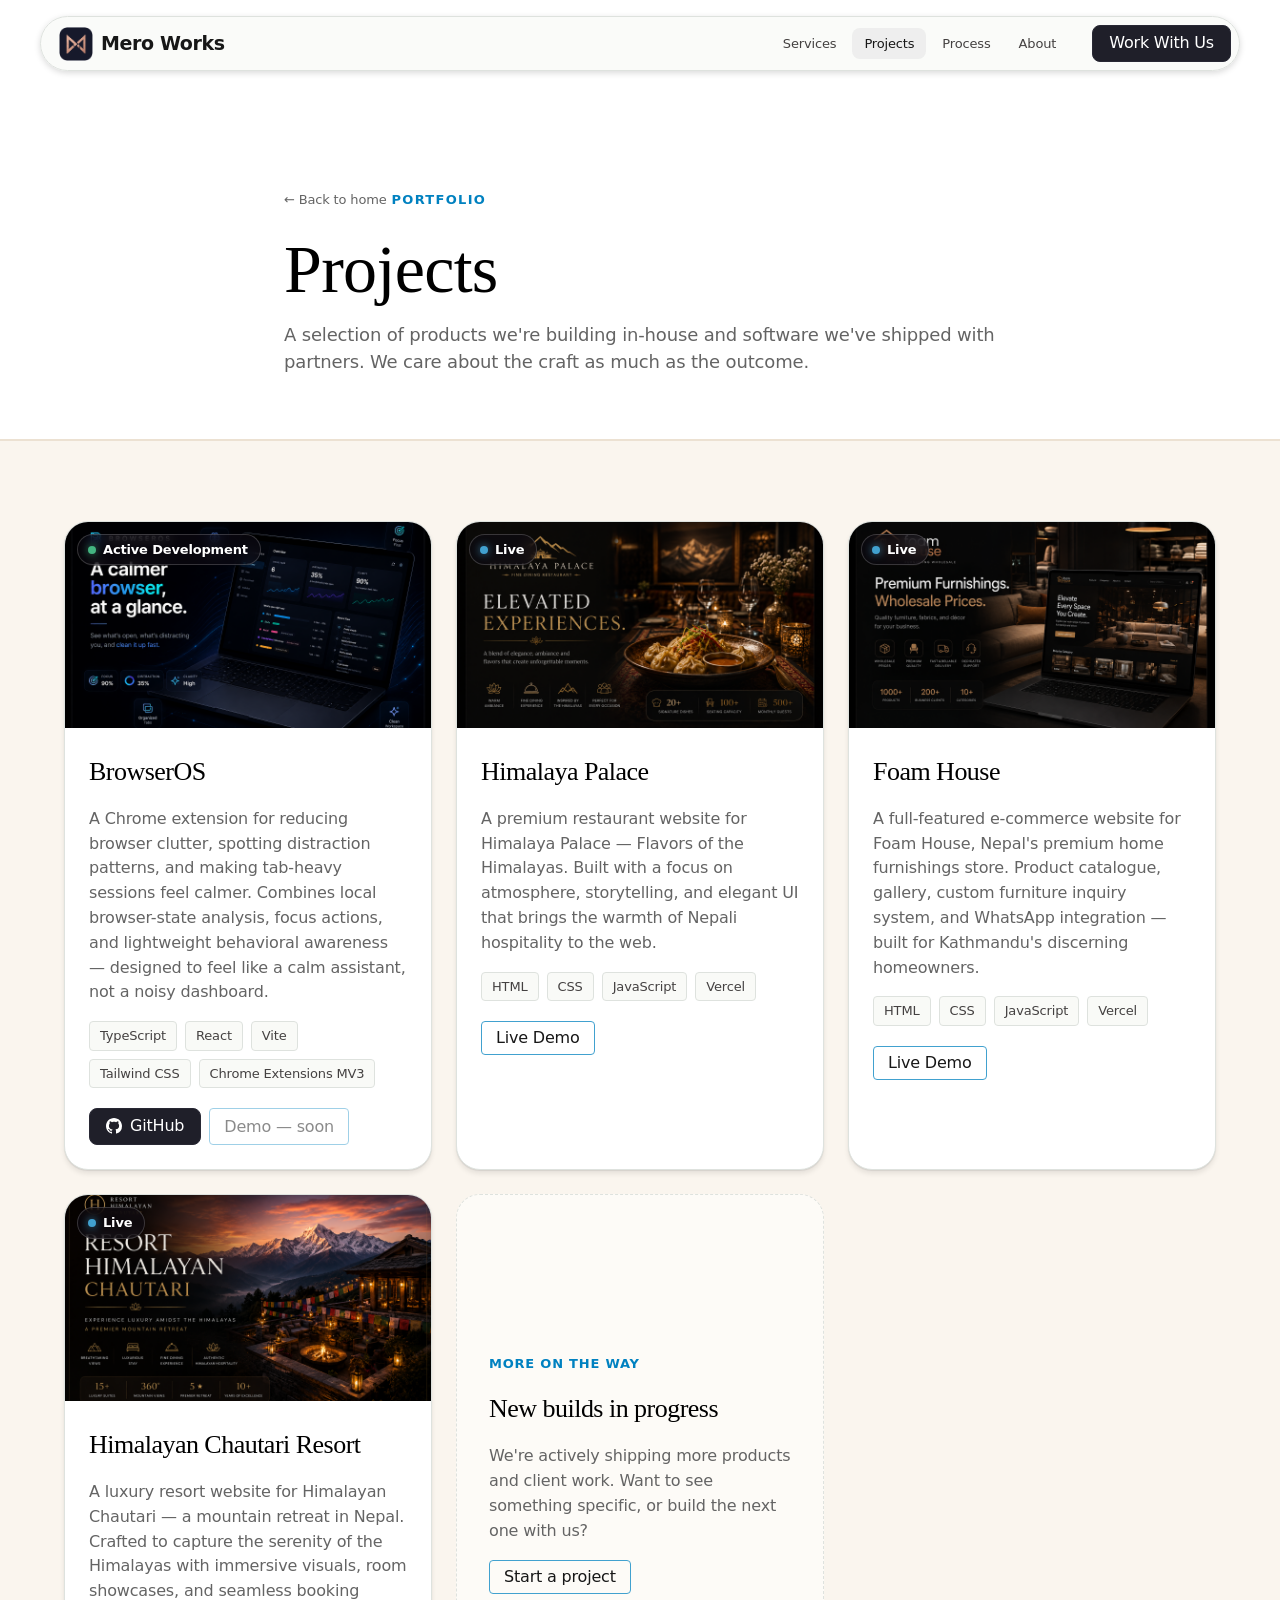
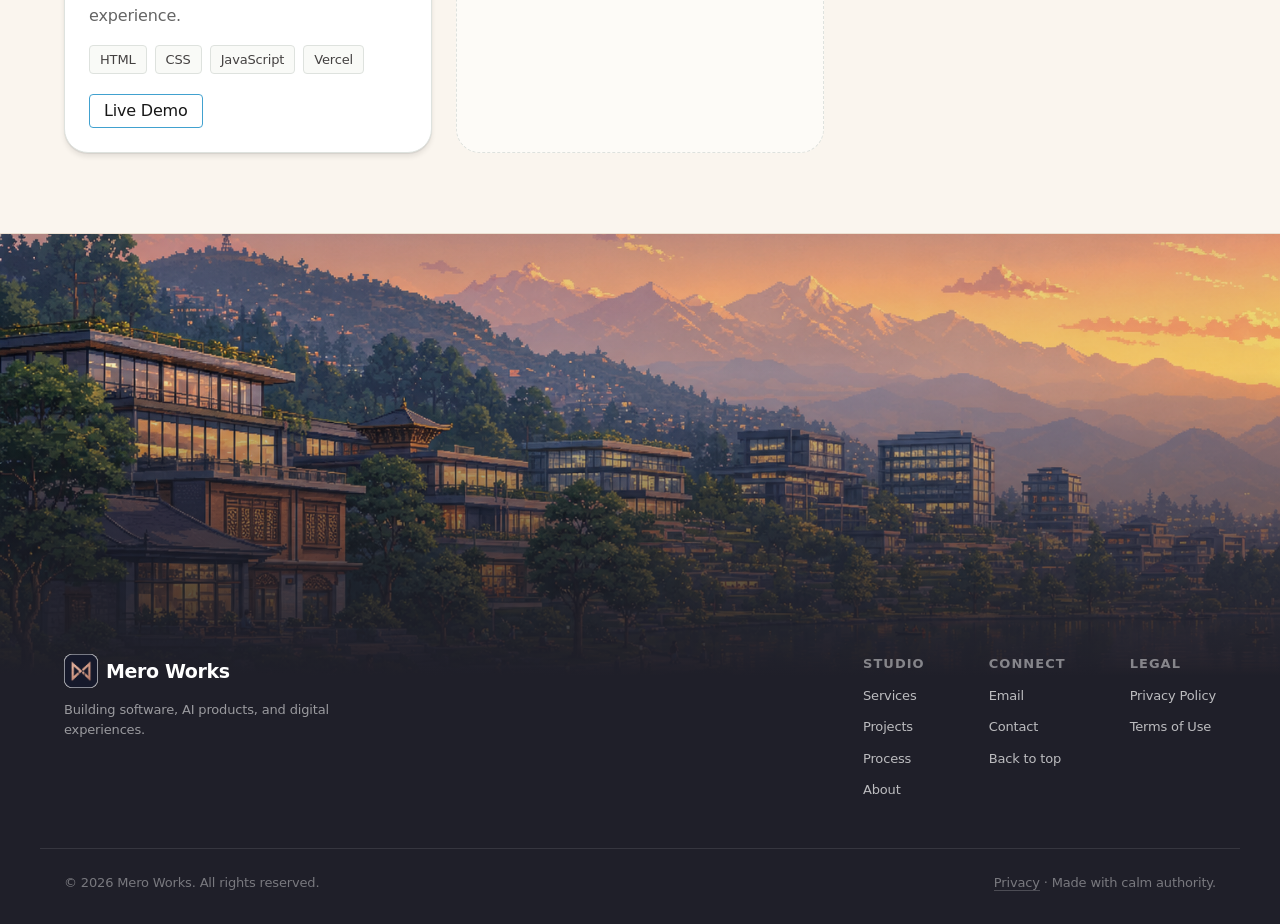
==== commit 865c00ba: "Updated website" ====
--- a/projects/index.html
+++ b/projects/index.html
@@ -21,7 +21,7 @@
   <title>Projects — Mero Works</title>
   <meta name="description" content="Selected work from Mero Works — products and client builds, from AI experiments to production software." />
   <link rel="canonical" href="https://meroworks.com/projects/" />
-  <link rel="icon" type="image/svg+xml" href="../assets/favicon.svg" />
+  <link rel="icon" type="image/png" href="../assets/logo.png" />
 
   <meta property="og:type" content="website" />
   <meta property="og:url" content="https://meroworks.com/projects/" />
@@ -51,10 +51,7 @@
   <header class="nav-wrap" id="top">
     <nav class="nav" aria-label="Primary">
       <a href="../index.html" class="nav__brand" aria-label="Mero Works home">
-        <svg class="logo-mark" viewBox="0 0 28 28" fill="none" aria-hidden="true">
-          <rect width="28" height="28" rx="7" fill="#0081c0"/>
-          <path d="M5 21 L10 10 L14 16 L18 10 L23 21 Z" fill="#fff"/>
-        </svg>
+        <img src="../assets/logo.png" alt="" class="logo-mark" aria-hidden="true" />
         <span class="nav__brand-name">Mero Works</span>
       </a>
 
@@ -112,10 +109,7 @@
     <div class="container footer__inner">
       <div class="footer__brand">
         <span class="footer__brand-row">
-          <svg class="logo-mark" viewBox="0 0 28 28" fill="none" aria-hidden="true">
-            <rect width="28" height="28" rx="7" fill="#0081c0"/>
-            <path d="M5 21 L10 10 L14 16 L18 10 L23 21 Z" fill="#fff"/>
-          </svg>
+          <img src="../assets/logo.png" alt="" class="logo-mark" aria-hidden="true" />
           <span class="footer__name">Mero Works</span>
         </span>
         <p class="footer__tag">Building software, AI products, and digital experiences.</p>
--- a/styles.css
+++ b/styles.css
@@ -232,7 +232,7 @@
   -webkit-backdrop-filter: blur(9px);
 }
 .nav__brand { display: inline-flex; align-items: center; gap: var(--spacing-8); }
-.logo-mark { width: 28px; height: 28px; display: block; flex: none; border-radius: 7px; }
+.logo-mark { width: 34px; height: 34px; display: block; flex: none; border-radius: 8px; object-fit: cover; }
 .nav__brand-name { font-family: var(--font-grotesk); font-weight: var(--font-weight-bold); font-size: 19px; letter-spacing: -0.02em; color: var(--color-dark-charcoal); }
 .nav__links { display: flex; align-items: center; gap: var(--spacing-4); margin-left: auto; }
 .nav__link {
